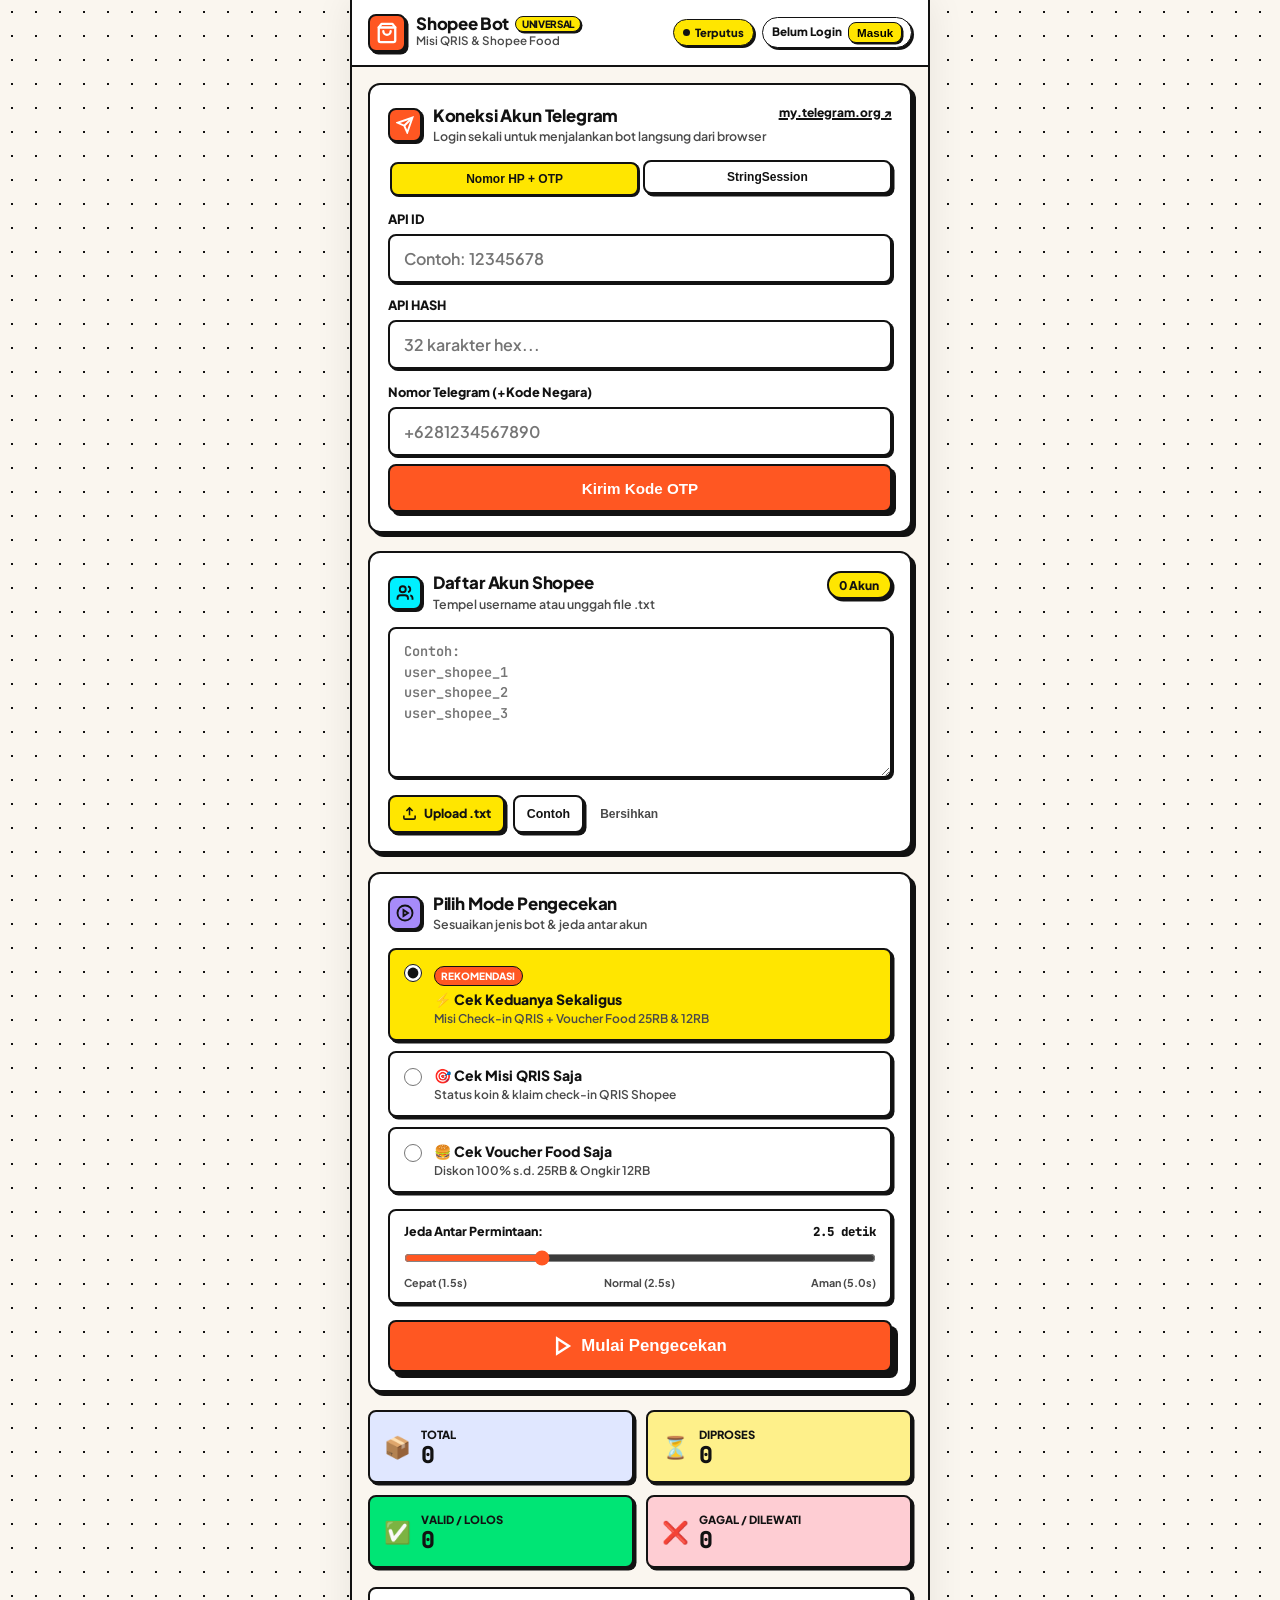
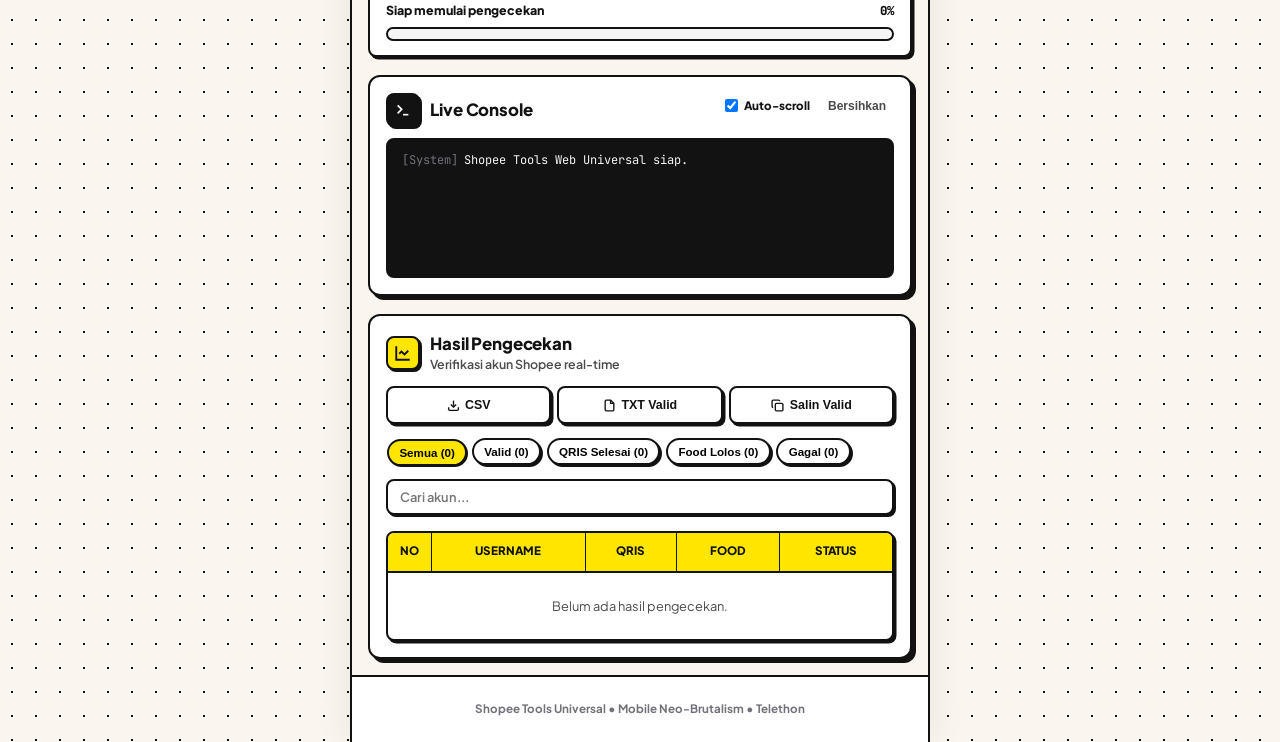
==== templates/index.html @ 56db9ba9 "Feat: Add Mobile Neo-Brutalism Web Dashboard and Render support" ====
<!DOCTYPE html>
<html lang="id">
<head>
  <meta charset="UTF-8">
  <meta name="viewport" content="width=device-width, initial-scale=1.0, maximum-scale=1.0, user-scalable=no">
  <title>Shopee Tools — Mobile Neo-Brutalism</title>
  <meta name="description" content="Dashboard Web Mobile Neo-Brutalism untuk Cek Misi QRIS & Voucher Shopee Food otomatis via Telegram.">
  <link rel="preconnect" href="https://fonts.googleapis.com">
  <link rel="preconnect" href="https://fonts.gstatic.com" crossorigin>
  <link href="https://fonts.googleapis.com/css2?family=Plus+Jakarta+Sans:wght@600;700;800;900&family=JetBrains+Mono:wght@600;700;800&display=swap" rel="stylesheet">
  <link rel="stylesheet" href="/static/css/style.css">
</head>
<body>

  <!-- Mobile App Centered Wrapper -->
  <div class="mobile-app-wrapper">

    <!-- Header Navigation -->
    <header class="app-header">
      <div class="header-container">
        <div class="brand">
          <div class="brand-logo">
            <svg width="22" height="22" viewBox="0 0 24 24" fill="none" stroke="currentColor" stroke-width="2.5" stroke-linecap="round" stroke-linejoin="round">
              <path d="M6 2 3 6v14a2 2 0 0 0 2 2h14a2 2 0 0 0 2-2V6l-3-4Z"></path>
              <path d="M3 6h18"></path>
              <path d="M16 10a4 4 0 0 1-8 0"></path>
            </svg>
          </div>
          <div class="brand-text">
            <h1>Shopee Bot <span class="badge-universal">UNIVERSAL</span></h1>
            <p class="subtitle">Misi QRIS & Shopee Food</p>
          </div>
        </div>

        <div class="header-actions">
          <!-- WebSocket Status Badge -->
          <div id="ws-status" class="status-pill status-offline">
            <span class="status-dot"></span>
            <span id="ws-status-text">Hubungkan...</span>
          </div>

          <!-- Telegram Auth Indicator -->
          <div id="auth-status-container" class="auth-pill unauthenticated">
            <span id="auth-status-label">Belum Login</span>
            <button id="btn-auth-toggle" class="btn-xs">Masuk</button>
          </div>
        </div>
      </div>
    </header>

    <!-- Main Content Flow -->
    <main class="main-content">

      <!-- Telegram Connected Banner (Jika sudah login) -->
      <section id="banner-connected" class="card connected-banner hidden">
        <div class="connected-content">
          <div class="user-avatar" id="user-avatar-text">TG</div>
          <div class="user-info">
            <div class="user-name-row">
              <span class="user-title" id="tg-user-name">Nama Akun</span>
              <span class="badge-success">Aktif</span>
            </div>
            <div class="user-details-row">
              <span id="tg-user-username">@username</span> • <span id="tg-user-phone">+628...</span>
            </div>
          </div>
        </div>
        <div class="connected-actions">
          <button id="btn-copy-session" class="btn-sm" title="Salin Cadangan Sesi String">
            <svg width="14" height="14" viewBox="0 0 24 24" fill="none" stroke="currentColor" stroke-width="2.5"><rect width="14" height="14" x="8" y="8" rx="2" ry="2"/><path d="M4 16c-1.1 0-2-.9-2-2V4c0-1.1.9-2 2-2h10c1.1 0 2 .9 2 2"/></svg>
            Cadangan Sesi
          </button>
          <button id="btn-logout" class="btn-sm btn-danger-outline">
            <svg width="14" height="14" viewBox="0 0 24 24" fill="none" stroke="currentColor" stroke-width="2.5"><path d="M9 21H5a2 2 0 0 1-2-2V5a2 2 0 0 1 2-2h4"/><polyline points="16 17 21 12 16 7"/><line x1="21" x2="9" y1="12" y2="12"/></svg>
            Keluar
          </button>
        </div>
      </section>

      <!-- Telegram Auth Section (Jika belum login) -->
      <section id="section-auth" class="card auth-card">
        <div class="card-header">
          <div class="card-title-group">
            <div class="icon-box icon-orange">
              <svg width="18" height="18" viewBox="0 0 24 24" fill="none" stroke="currentColor" stroke-width="2.5"><path d="m22 2-7 20-4-9-9-4Z"/><path d="M22 2 11 13"/></svg>
            </div>
            <div>
              <h2>Koneksi Akun Telegram</h2>
              <p class="card-desc">Login sekali untuk menjalankan bot langsung dari browser</p>
            </div>
          </div>
          <a href="https://my.telegram.org" target="_blank" rel="noopener noreferrer" class="link-help">
            my.telegram.org ↗
          </a>
        </div>

        <!-- Auth Tabs -->
        <div class="auth-tabs">
          <button class="tab-btn active" id="tab-login-btn">Nomor HP + OTP</button>
          <button class="tab-btn" id="tab-restore-btn">StringSession</button>
        </div>

        <!-- Tab 1: Form Login Standard -->
        <div id="tab-login-content" class="tab-pane active">
          <form id="form-send-otp" class="grid-form">
            <div class="form-group">
              <label for="input-api-id">API ID</label>
              <input type="number" id="input-api-id" placeholder="Contoh: 12345678" required>
            </div>
            <div class="form-group">
              <label for="input-api-hash">API HASH</label>
              <input type="text" id="input-api-hash" placeholder="32 karakter hex..." required>
            </div>
            <div class="form-group">
              <label for="input-phone">Nomor Telegram (+Kode Negara)</label>
              <div class="input-with-button">
                <input type="tel" id="input-phone" placeholder="+6281234567890" required>
                <button type="submit" id="btn-send-otp" class="btn btn-primary">
                  <span class="btn-text">Kirim Kode OTP</span>
                  <span class="spinner hidden"></span>
                </button>
              </div>
            </div>
          </form>

          <!-- Step 2: Input OTP & 2FA -->
          <div id="otp-container" class="otp-verification-box hidden">
            <div class="otp-header">
              <span class="otp-badge">Verifikasi OTP</span>
              <p id="otp-message-info">Masukkan kode OTP dari aplikasi Telegram:</p>
            </div>
            <form id="form-verify-otp" class="grid-form">
              <div class="form-group">
                <label for="input-otp">Kode OTP</label>
                <input type="text" id="input-otp" placeholder="12345" autocomplete="one-time-code" required>
              </div>
              <div class="form-group" id="group-2fa">
                <label for="input-2fa">Password 2FA (Jika ada)</label>
                <input type="password" id="input-2fa" placeholder="Password verifikasi 2 langkah">
              </div>
              <button type="submit" id="btn-verify-otp" class="btn btn-success">
                <span class="btn-text">Verifikasi & Masuk</span>
                <span class="spinner hidden"></span>
              </button>
            </form>
          </div>
        </div>

        <!-- Tab 2: Restore via StringSession -->
        <div id="tab-restore-content" class="tab-pane hidden">
          <form id="form-restore-session" class="grid-form">
            <div class="form-group">
              <label for="restore-api-id">API ID</label>
              <input type="number" id="restore-api-id" placeholder="12345678" required>
            </div>
            <div class="form-group">
              <label for="restore-api-hash">API HASH</label>
              <input type="text" id="restore-api-hash" placeholder="32 karakter hex" required>
            </div>
            <div class="form-group">
              <label for="restore-string">StringSession</label>
              <textarea id="restore-string" rows="3" placeholder="Tempel StringSession Telethon di sini..." required></textarea>
            </div>
            <button type="submit" id="btn-restore-session" class="btn btn-primary">
              <span class="btn-text">Pulihkan Sesi</span>
              <span class="spinner hidden"></span>
            </button>
          </form>
        </div>
      </section>

      <!-- Account Input Section -->
      <section class="card account-input-card">
        <div class="card-header">
          <div class="card-title-group">
            <div class="icon-box icon-cyan">
              <svg width="18" height="18" viewBox="0 0 24 24" fill="none" stroke="currentColor" stroke-width="2.5"><path d="M16 21v-2a4 4 0 0 0-4-4H6a4 4 0 0 0-4 4v2"/><circle cx="9" cy="7" r="4"/><path d="M22 21v-2a4 4 0 0 0-3-3.87"/><path d="M16 3.13a4 4 0 0 1 0 7.75"/></svg>
            </div>
            <div>
              <h3>Daftar Akun Shopee</h3>
              <p class="card-desc">Tempel username atau unggah file .txt</p>
            </div>
          </div>
          <span id="account-count-badge" class="count-badge">0 Akun</span>
        </div>

        <div class="textarea-wrapper">
          <textarea id="textarea-usernames" rows="6" placeholder="Contoh:&#10;user_shopee_1&#10;user_shopee_2&#10;user_shopee_3"></textarea>
        </div>

        <div class="input-actions-bar">
          <label class="btn-file-upload">
            <svg width="15" height="15" viewBox="0 0 24 24" fill="none" stroke="currentColor" stroke-width="2.5"><path d="M21 15v4a2 2 0 0 1-2 2H5a2 2 0 0 1-2-2v-4"/><polyline points="17 8 12 3 7 8"/><line x1="12" x2="12" y1="3" y2="15"/></svg>
            <span>Upload .txt</span>
            <input type="file" id="file-upload-input" accept=".txt" class="hidden">
          </label>
          <button id="btn-sample-data" class="btn-sm">Contoh</button>
          <button id="btn-clear-accounts" class="btn-ghost text-muted">Bersihkan</button>
        </div>
      </section>

      <!-- Mode & Delay Configuration -->
      <section class="card config-card">
        <div class="card-header">
          <div class="card-title-group">
            <div class="icon-box icon-purple">
              <svg width="18" height="18" viewBox="0 0 24 24" fill="none" stroke="currentColor" stroke-width="2.5"><circle cx="12" cy="12" r="10"/><polygon points="10 8 16 12 10 16 10 8"/></svg>
            </div>
            <div>
              <h3>Pilih Mode Pengecekan</h3>
              <p class="card-desc">Sesuaikan jenis bot & jeda antar akun</p>
            </div>
          </div>
        </div>

        <div class="mode-options-grid">
          <label class="mode-card" for="mode-both">
            <input type="radio" name="check-mode" id="mode-both" value="both" checked>
            <div class="mode-content">
              <div class="mode-badge">Rekomendasi</div>
              <div class="mode-title">⚡ Cek Keduanya Sekaligus</div>
              <div class="mode-desc">Misi Check-in QRIS + Voucher Food 25RB & 12RB</div>
            </div>
          </label>

          <label class="mode-card" for="mode-misi">
            <input type="radio" name="check-mode" id="mode-misi" value="misi">
            <div class="mode-content">
              <div class="mode-title">🎯 Cek Misi QRIS Saja</div>
              <div class="mode-desc">Status koin & klaim check-in QRIS Shopee</div>
            </div>
          </label>

          <label class="mode-card" for="mode-food">
            <input type="radio" name="check-mode" id="mode-food" value="food">
            <div class="mode-content">
              <div class="mode-title">🍔 Cek Voucher Food Saja</div>
              <div class="mode-desc">Diskon 100% s.d. 25RB & Ongkir 12RB</div>
            </div>
          </label>
        </div>

        <!-- Delay Setting Slider -->
        <div class="delay-setting-box">
          <div class="delay-header">
            <span>Jeda Antar Permintaan:</span>
            <span id="delay-value-label" class="font-mono">2.5 detik</span>
          </div>
          <input type="range" id="input-delay" min="1.5" max="5.0" step="0.5" value="2.5">
          <div class="delay-hints">
            <span>Cepat (1.5s)</span>
            <span>Normal (2.5s)</span>
            <span>Aman (5.0s)</span>
          </div>
        </div>

        <!-- Primary Actions -->
        <div class="primary-actions-group">
          <button id="btn-start-check" class="btn btn-action-start">
            <svg width="20" height="20" viewBox="0 0 24 24" fill="none" stroke="currentColor" stroke-width="3"><polygon points="5 3 19 12 5 21 5 3"/></svg>
            <span>Mulai Pengecekan</span>
          </button>
          <button id="btn-stop-check" class="btn btn-action-stop hidden">
            <svg width="20" height="20" viewBox="0 0 24 24" fill="none" stroke="currentColor" stroke-width="3"><rect width="16" height="16" x="4" y="4" rx="2"/></svg>
            <span>Hentikan</span>
          </button>
        </div>
      </section>

      <!-- Stats Overview 2x2 Grid -->
      <section class="stats-overview-grid">
        <div class="stat-card">
          <div class="stat-icon">📦</div>
          <div class="stat-info">
            <span class="stat-label">Total</span>
            <span id="stat-total" class="stat-value">0</span>
          </div>
        </div>
        <div class="stat-card">
          <div class="stat-icon">⏳</div>
          <div class="stat-info">
            <span class="stat-label">Diproses</span>
            <span id="stat-processed" class="stat-value">0</span>
          </div>
        </div>
        <div class="stat-card">
          <div class="stat-icon">✅</div>
          <div class="stat-info">
            <span class="stat-label">Valid / Lolos</span>
            <span id="stat-valid" class="stat-value">0</span>
          </div>
        </div>
        <div class="stat-card">
          <div class="stat-icon">❌</div>
          <div class="stat-info">
            <span class="stat-label">Gagal / Dilewati</span>
            <span id="stat-invalid" class="stat-value">0</span>
          </div>
        </div>
      </section>

      <!-- Progress Bar Realtime -->
      <div class="progress-bar-container">
        <div class="progress-meta">
          <span id="progress-status-text">Siap memulai pengecekan</span>
          <span id="progress-percent-text" class="font-mono">0%</span>
        </div>
        <div class="progress-track">
          <div id="progress-bar-fill" class="progress-fill" style="width: 0%;"></div>
        </div>
      </div>

      <!-- Live Console Box (Collapsible) -->
      <section class="card log-card">
        <div class="card-header log-header">
          <div class="card-title-group">
            <div class="icon-box icon-dark">
              <svg width="16" height="16" viewBox="0 0 24 24" fill="none" stroke="currentColor" stroke-width="2.5"><polyline points="4 17 10 11 4 5"/><line x1="12" x2="20" y1="19" y2="19"/></svg>
            </div>
            <div>
              <h4>Live Console</h4>
            </div>
          </div>
          <div class="log-actions">
            <label class="checkbox-label">
              <input type="checkbox" id="check-autoscroll" checked>
              <span>Auto-scroll</span>
            </label>
            <button id="btn-clear-log" class="btn-ghost text-muted">Bersihkan</button>
          </div>
        </div>
        <div id="log-box" class="console-box">
          <div class="log-entry log-system">
            <span class="log-time">[System]</span>
            <span class="log-msg">Shopee Tools Web Universal siap.</span>
          </div>
        </div>
      </section>

      <!-- Interactive Results Table -->
      <section class="card table-card">
        <div class="card-header table-header-flex">
          <div class="card-title-group">
            <div class="icon-box icon-yellow">
              <svg width="18" height="18" viewBox="0 0 24 24" fill="none" stroke="currentColor" stroke-width="2.5"><path d="M3 3v18h18"/><path d="m19 9-5 5-4-4-3 3"/></svg>
            </div>
            <div>
              <h3>Hasil Pengecekan</h3>
              <p class="card-desc">Verifikasi akun Shopee real-time</p>
            </div>
          </div>

          <div class="export-actions-bar">
            <button id="btn-export-csv" class="btn-sm">
              <svg width="13" height="13" viewBox="0 0 24 24" fill="none" stroke="currentColor" stroke-width="2.5"><path d="M21 15v4a2 2 0 0 1-2 2H5a2 2 0 0 1-2-2v-4"/><polyline points="7 10 12 15 17 10"/><line x1="12" x2="12" y1="15" y2="3"/></svg>
              CSV
            </button>
            <button id="btn-export-valid-txt" class="btn-sm">
              <svg width="13" height="13" viewBox="0 0 24 24" fill="none" stroke="currentColor" stroke-width="2.5"><path d="M14 2H6a2 2 0 0 0-2 2v16a2 2 0 0 0 2 2h12a2 2 0 0 0 2-2V8z"/><polyline points="14 2 14 8 20 8"/></svg>
              TXT Valid
            </button>
            <button id="btn-copy-valid" class="btn-sm btn-primary">
              <svg width="13" height="13" viewBox="0 0 24 24" fill="none" stroke="currentColor" stroke-width="2.5"><rect width="14" height="14" x="8" y="8" rx="2" ry="2"/><path d="M4 16c-1.1 0-2-.9-2-2V4c0-1.1.9-2 2-2h10c1.1 0 2 .9 2 2"/></svg>
              Salin Valid
            </button>
          </div>
        </div>

        <div class="table-toolbar">
          <div class="filter-pills">
            <button class="pill active" data-filter="all">Semua (<span id="count-all">0</span>)</button>
            <button class="pill" data-filter="valid">Valid (<span id="count-valid">0</span>)</button>
            <button class="pill" data-filter="qris-done">QRIS Selesai (<span id="count-qris">0</span>)</button>
            <button class="pill" data-filter="food-ok">Food Lolos (<span id="count-food">0</span>)</button>
            <button class="pill" data-filter="failed">Gagal (<span id="count-failed">0</span>)</button>
          </div>
          <div class="search-box">
            <input type="text" id="input-search-table" placeholder="Cari akun...">
          </div>
        </div>

        <div class="table-responsive">
          <table class="data-table" id="results-table">
            <thead>
              <tr>
                <th width="40">No</th>
                <th>Username</th>
                <th>QRIS</th>
                <th>Food</th>
                <th>Status</th>
              </tr>
            </thead>
            <tbody id="table-body">
              <tr class="empty-row" id="row-empty">
                <td colspan="5" class="text-center text-muted" style="padding: 1.5rem 0.5rem;">
                  Belum ada hasil pengecekan.
                </td>
              </tr>
            </tbody>
          </table>
        </div>
      </section>

    </main>

    <!-- Modal Backup String Session -->
    <div id="modal-session" class="modal-overlay hidden">
      <div class="modal-card">
        <div class="modal-header">
          <h3>Cadangan StringSession</h3>
          <button id="modal-session-close" class="btn-close">&times;</button>
        </div>
        <div class="modal-body">
          <p class="modal-desc">
            Simpan StringSession ini untuk login instan di perangkat lain tanpa perlu minta OTP lagi:
          </p>
          <textarea id="modal-session-text" rows="5" readonly class="font-mono text-xs"></textarea>
        </div>
        <div class="modal-footer">
          <button id="btn-copy-modal-session" class="btn btn-primary" style="width: 100%;">Salin ke Clipboard</button>
        </div>
      </div>
    </div>

    <!-- Notification Toast Container -->
    <div id="toast-container" class="toast-container"></div>

    <!-- Mobile Footer -->
    <footer class="app-footer">
      <p>Shopee Tools Universal &bull; Mobile Neo-Brutalism &bull; Telethon</p>
    </footer>

  </div>

  <script src="/static/js/app.js"></script>
</body>
</html>
---- static/css/style.css ----
/* =====================================================================
   SHOPEE TOOLS UNIVERSAL — AUTHENTIC NEO-BRUTALISM DESIGN SYSTEM
   Mobile-First & Fully Responsive Web App
   ===================================================================== */

:root {
  /* Neo-Brutalism Color Palette */
  --bg-page: #FAF6EF;
  --bg-card: #FFFFFF;
  --text-dark: #121212;
  --text-muted: #4A4A4A;
  --text-subtle: #71717A;

  /* Pop Vibrant Accents */
  --neo-orange: #FF5722;
  --neo-yellow: #FFE600;
  --neo-cyan: #00F0FF;
  --neo-green: #10B981;
  --neo-green-bright: #00E575;
  --neo-pink: #FF4D6D;
  --neo-purple: #A78BFA;
  --neo-blue: #38BDF8;

  /* Structural Neo-Brutalism Tokens */
  --border-thick: 2.5px solid #121212;
  --border-thick-sm: 2px solid #121212;
  --shadow-neo: 4px 4px 0px #121212;
  --shadow-neo-lg: 6px 6px 0px #121212;
  --shadow-neo-sm: 2.5px 2.5px 0px #121212;
  --shadow-neo-pressed: 1px 1px 0px #121212;

  --radius-neo: 12px;
  --radius-sm: 8px;
  --radius-pill: 999px;

  --font-main: 'Plus Jakarta Sans', -apple-system, BlinkMacSystemFont, sans-serif;
  --font-mono: 'JetBrains Mono', monospace;
}

* {
  margin: 0;
  padding: 0;
  box-sizing: border-box;
  -webkit-tap-highlight-color: transparent;
}

body {
  font-family: var(--font-main);
  background-color: var(--bg-page);
  /* Retro dot-grid pattern */
  background-image: radial-gradient(#121212 1.2px, transparent 1.2px);
  background-size: 24px 24px;
  background-position: 0 0;
  color: var(--text-dark);
  min-height: 100vh;
  line-height: 1.45;
  display: flex;
  flex-direction: column;
  align-items: center;
}

/* Mobile-Centric Container */
.mobile-app-wrapper {
  width: 100%;
  max-width: 580px;
  min-height: 100vh;
  background-color: var(--bg-page);
  border-left: var(--border-thick);
  border-right: var(--border-thick);
  display: flex;
  flex-direction: column;
  position: relative;
  box-shadow: 0 0 35px rgba(0, 0, 0, 0.08);
}

@media (max-width: 600px) {
  .mobile-app-wrapper {
    border-left: none;
    border-right: none;
    max-width: 100%;
  }
}

/* =====================================================================
   HEADER & NAVBAR
   ===================================================================== */
.app-header {
  position: sticky;
  top: 0;
  z-index: 100;
  background-color: #FFFFFF;
  border-bottom: var(--border-thick);
  padding: 0.85rem 1rem;
}

.header-container {
  display: flex;
  align-items: center;
  justify-content: space-between;
  gap: 0.75rem;
}

.brand {
  display: flex;
  align-items: center;
  gap: 0.65rem;
}

.brand-logo {
  width: 38px;
  height: 38px;
  background-color: var(--neo-orange);
  border: var(--border-thick-sm);
  border-radius: var(--radius-sm);
  box-shadow: var(--shadow-neo-sm);
  display: flex;
  align-items: center;
  justify-content: center;
  color: #FFFFFF;
  flex-shrink: 0;
}

.brand-text h1 {
  font-size: 1.05rem;
  font-weight: 800;
  letter-spacing: -0.02em;
  line-height: 1.1;
  display: flex;
  align-items: center;
  gap: 0.35rem;
}

.badge-universal {
  font-size: 0.625rem;
  font-weight: 800;
  padding: 0.1rem 0.4rem;
  background-color: var(--neo-yellow);
  color: var(--text-dark);
  border: 1.5px solid #121212;
  border-radius: var(--radius-pill);
  box-shadow: 1.5px 1.5px 0px #121212;
}

.subtitle {
  font-size: 0.725rem;
  font-weight: 600;
  color: var(--text-muted);
}

.header-actions {
  display: flex;
  align-items: center;
  gap: 0.5rem;
}

.status-pill {
  display: inline-flex;
  align-items: center;
  gap: 0.35rem;
  padding: 0.25rem 0.55rem;
  border: 1.8px solid #121212;
  border-radius: var(--radius-pill);
  font-size: 0.7rem;
  font-weight: 800;
  box-shadow: 2px 2px 0px #121212;
}
.status-online {
  background-color: var(--neo-green-bright);
}
.status-offline {
  background-color: var(--neo-yellow);
}
.status-dot {
  width: 7px;
  height: 7px;
  border-radius: 50%;
  background: #121212;
}

.auth-pill {
  display: inline-flex;
  align-items: center;
  gap: 0.4rem;
  padding: 0.25rem 0.55rem;
  border: 1.8px solid #121212;
  border-radius: var(--radius-pill);
  font-size: 0.725rem;
  font-weight: 800;
  background-color: #FFFFFF;
  box-shadow: 2px 2px 0px #121212;
}
.auth-pill.authenticated {
  background-color: var(--neo-cyan);
}

/* =====================================================================
   MAIN CONTENT & NEO-BRUTALIST CARDS
   ===================================================================== */
.main-content {
  padding: 1rem;
  display: flex;
  flex-direction: column;
  gap: 1.15rem;
  flex: 1;
}

.card {
  background-color: var(--bg-card);
  border: var(--border-thick);
  border-radius: var(--radius-neo);
  box-shadow: var(--shadow-neo);
  padding: 1.15rem;
}

.card-header {
  display: flex;
  align-items: flex-start;
  justify-content: space-between;
  margin-bottom: 0.85rem;
  gap: 0.5rem;
}

.card-title-group {
  display: flex;
  align-items: center;
  gap: 0.65rem;
}

.card-title-group h2,
.card-title-group h3,
.card-title-group h4 {
  font-size: 1.05rem;
  font-weight: 800;
  letter-spacing: -0.01em;
  color: var(--text-dark);
}

.card-desc {
  font-size: 0.775rem;
  color: var(--text-muted);
  font-weight: 600;
}

.icon-box {
  width: 34px;
  height: 34px;
  border: 2px solid #121212;
  border-radius: var(--radius-sm);
  display: flex;
  align-items: center;
  justify-content: center;
  box-shadow: 2px 2px 0px #121212;
  flex-shrink: 0;
}
.icon-orange { background-color: var(--neo-orange); color: #FFF; }
.icon-cyan   { background-color: var(--neo-cyan); color: #121212; }
.icon-purple { background-color: var(--neo-purple); color: #121212; }
.icon-yellow { background-color: var(--neo-yellow); color: #121212; }
.icon-dark   { background-color: #121212; color: #FFF; }

.link-help {
  font-size: 0.75rem;
  font-weight: 800;
  color: var(--text-dark);
  text-decoration: underline;
  text-decoration-thickness: 1.5px;
}

/* Connected Telegram Banner */
.connected-banner {
  background-color: var(--neo-cyan);
  display: flex;
  flex-direction: column;
  gap: 0.85rem;
}
.connected-content {
  display: flex;
  align-items: center;
  gap: 0.75rem;
}
.user-avatar {
  width: 44px;
  height: 44px;
  background-color: #FFFFFF;
  border: var(--border-thick-sm);
  border-radius: var(--radius-pill);
  box-shadow: var(--shadow-neo-sm);
  display: flex;
  align-items: center;
  justify-content: center;
  font-weight: 900;
  font-size: 1rem;
}
.user-title {
  font-weight: 800;
  font-size: 0.95rem;
}
.badge-success {
  font-size: 0.65rem;
  font-weight: 800;
  padding: 0.15rem 0.5rem;
  background-color: var(--neo-green-bright);
  border: 1.5px solid #121212;
  border-radius: var(--radius-pill);
  box-shadow: 1.5px 1.5px 0px #121212;
}
.user-details-row {
  font-size: 0.775rem;
  font-weight: 700;
  color: #121212;
}
.connected-actions {
  display: flex;
  gap: 0.5rem;
}
.connected-actions .btn-sm {
  flex: 1;
}

/* =====================================================================
   AUTH TABS & FORM CONTROLS
   ===================================================================== */
.auth-tabs {
  display: flex;
  gap: 0.4rem;
  margin-bottom: 1rem;
}
.tab-btn {
  flex: 1;
  background-color: #FFFFFF;
  border: var(--border-thick-sm);
  border-radius: var(--radius-sm);
  padding: 0.5rem 0.5rem;
  font-size: 0.75rem;
  font-weight: 800;
  color: var(--text-dark);
  cursor: pointer;
  box-shadow: var(--shadow-neo-sm);
  transition: all 0.1s ease;
}
.tab-btn.active {
  background-color: var(--neo-yellow);
  transform: translate(2px, 2px);
  box-shadow: var(--shadow-neo-pressed);
}

.grid-form {
  display: flex;
  flex-direction: column;
  gap: 0.85rem;
}
.form-group {
  display: flex;
  flex-direction: column;
  gap: 0.35rem;
}
.form-group label {
  font-size: 0.8rem;
  font-weight: 800;
  color: var(--text-dark);
}

input[type="text"],
input[type="number"],
input[type="tel"],
input[type="password"],
textarea {
  width: 100%;
  padding: 0.75rem 0.85rem;
  background-color: #FFFFFF;
  border: var(--border-thick-sm);
  border-radius: var(--radius-sm);
  color: var(--text-dark);
  font-family: inherit;
  font-size: 16px; /* 16px prevents iOS automatic zoom */
  font-weight: 600;
  box-shadow: 2px 2px 0px #121212;
  transition: all 0.1s ease;
}
input:focus,
textarea:focus {
  outline: none;
  background-color: #FFFDF0;
  box-shadow: 3px 3px 0px #121212;
}
.input-with-button {
  display: flex;
  flex-direction: column;
  gap: 0.5rem;
}

/* OTP Box */
.otp-verification-box {
  margin-top: 1rem;
  padding: 1rem;
  background-color: var(--neo-yellow);
  border: var(--border-thick);
  border-radius: var(--radius-neo);
  box-shadow: var(--shadow-neo);
}
.otp-badge {
  font-size: 0.75rem;
  font-weight: 900;
  text-transform: uppercase;
  background-color: #FFFFFF;
  border: 1.5px solid #121212;
  padding: 0.15rem 0.5rem;
  border-radius: var(--radius-pill);
  box-shadow: 1.5px 1.5px 0px #121212;
}
.otp-header p {
  font-size: 0.8rem;
  font-weight: 700;
  margin-top: 0.4rem;
}

/* =====================================================================
   BUTTONS (CHUNKY TACTILE NEO-BRUTALIST)
   ===================================================================== */
.btn {
  display: inline-flex;
  align-items: center;
  justify-content: center;
  gap: 0.5rem;
  padding: 0.85rem 1.25rem;
  font-size: 0.95rem;
  font-weight: 800;
  border: var(--border-thick);
  border-radius: var(--radius-sm);
  box-shadow: var(--shadow-neo);
  cursor: pointer;
  color: #121212;
  transition: transform 0.08s ease, box-shadow 0.08s ease;
  min-height: 48px;
}
.btn:hover {
  transform: translate(2px, 2px);
  box-shadow: var(--shadow-neo-pressed);
}
.btn:active {
  transform: translate(3px, 3px);
  box-shadow: 0px 0px 0px #121212;
}

.btn-primary {
  background-color: var(--neo-orange);
  color: #FFFFFF;
}
.btn-success {
  background-color: var(--neo-green-bright);
}
.btn-action-start {
  width: 100%;
  background-color: var(--neo-orange);
  color: #FFFFFF;
  font-size: 1.05rem;
  box-shadow: var(--shadow-neo-lg);
}
.btn-action-stop {
  width: 100%;
  background-color: var(--neo-pink);
  color: #FFFFFF;
  font-size: 1.05rem;
  box-shadow: var(--shadow-neo-lg);
}

.btn-sm {
  display: inline-flex;
  align-items: center;
  justify-content: center;
  gap: 0.35rem;
  padding: 0.45rem 0.75rem;
  font-size: 0.775rem;
  font-weight: 800;
  border: var(--border-thick-sm);
  border-radius: var(--radius-sm);
  background-color: #FFFFFF;
  color: var(--text-dark);
  box-shadow: var(--shadow-neo-sm);
  cursor: pointer;
  transition: all 0.08s ease;
  min-height: 38px;
}
.btn-sm:hover, .btn-sm:active {
  transform: translate(1.5px, 1.5px);
  box-shadow: var(--shadow-neo-pressed);
}
.btn-xs {
  padding: 0.2rem 0.5rem;
  font-size: 0.725rem;
  font-weight: 800;
  border: 1.5px solid #121212;
  border-radius: var(--radius-sm);
  background-color: var(--neo-yellow);
  box-shadow: 1.5px 1.5px 0px #121212;
  cursor: pointer;
}
.btn-danger-outline {
  background-color: #FFE4E6;
  color: #9F1239;
}
.btn-ghost {
  background: transparent;
  border: none;
  font-size: 0.75rem;
  font-weight: 800;
  cursor: pointer;
  padding: 0.35rem 0.5rem;
}
.btn-ghost:hover {
  text-decoration: underline;
}

/* =====================================================================
   ACCOUNT INPUT & ACTIONS
   ===================================================================== */
.count-badge {
  font-size: 0.75rem;
  font-weight: 900;
  padding: 0.2rem 0.65rem;
  background-color: var(--neo-yellow);
  border: var(--border-thick-sm);
  border-radius: var(--radius-pill);
  box-shadow: var(--shadow-neo-sm);
}

.textarea-wrapper textarea {
  font-family: var(--font-mono);
  font-size: 0.85rem;
  line-height: 1.5;
  resize: vertical;
}

.input-actions-bar {
  display: flex;
  align-items: center;
  gap: 0.5rem;
  margin-top: 0.75rem;
  flex-wrap: wrap;
}
.btn-file-upload {
  display: inline-flex;
  align-items: center;
  gap: 0.4rem;
  padding: 0.45rem 0.75rem;
  font-size: 0.775rem;
  font-weight: 800;
  border: var(--border-thick-sm);
  border-radius: var(--radius-sm);
  background-color: var(--neo-yellow);
  color: var(--text-dark);
  box-shadow: var(--shadow-neo-sm);
  cursor: pointer;
  min-height: 38px;
}
.btn-file-upload:hover {
  transform: translate(1.5px, 1.5px);
  box-shadow: var(--shadow-neo-pressed);
}

/* =====================================================================
   MODE SELECTION (CHUNKY NEO CARDS)
   ===================================================================== */
.mode-options-grid {
  display: flex;
  flex-direction: column;
  gap: 0.65rem;
  margin-bottom: 1rem;
}
.mode-card {
  display: flex;
  align-items: flex-start;
  gap: 0.75rem;
  padding: 0.75rem 0.85rem;
  background-color: #FFFFFF;
  border: var(--border-thick-sm);
  border-radius: var(--radius-sm);
  box-shadow: var(--shadow-neo-sm);
  cursor: pointer;
  transition: all 0.08s ease;
}
.mode-card:hover {
  transform: translate(1.5px, 1.5px);
  box-shadow: var(--shadow-neo-pressed);
}
.mode-card input[type="radio"] {
  width: 18px;
  height: 18px;
  margin-top: 0.15rem;
  accent-color: #121212;
}
.mode-card:has(input[type="radio"]:checked) {
  background-color: var(--neo-yellow);
  border-width: 2.5px;
}
.mode-badge {
  display: inline-block;
  font-size: 0.625rem;
  font-weight: 900;
  text-transform: uppercase;
  background-color: var(--neo-orange);
  color: #FFFFFF;
  padding: 0.1rem 0.4rem;
  border: 1px solid #121212;
  border-radius: var(--radius-pill);
  margin-bottom: 0.2rem;
}
.mode-title {
  font-size: 0.875rem;
  font-weight: 800;
}
.mode-desc {
  font-size: 0.75rem;
  color: var(--text-muted);
  font-weight: 600;
}

/* Delay Setting Box */
.delay-setting-box {
  background-color: #FFFFFF;
  border: var(--border-thick-sm);
  border-radius: var(--radius-sm);
  box-shadow: var(--shadow-neo-sm);
  padding: 0.75rem 0.85rem;
  margin-bottom: 1rem;
}
.delay-header {
  display: flex;
  justify-content: space-between;
  font-size: 0.775rem;
  font-weight: 800;
  margin-bottom: 0.4rem;
}
input[type="range"] {
  width: 100%;
  accent-color: var(--neo-orange);
}
.delay-hints {
  display: flex;
  justify-content: space-between;
  font-size: 0.675rem;
  font-weight: 700;
  color: var(--text-muted);
  margin-top: 0.25rem;
}

/* =====================================================================
   STATS OVERVIEW (2x2 MOBILE GRID)
   ===================================================================== */
.stats-overview-grid {
  display: grid;
  grid-template-columns: repeat(2, 1fr);
  gap: 0.75rem;
}
.stat-card {
  border: var(--border-thick);
  border-radius: var(--radius-sm);
  box-shadow: var(--shadow-neo-sm);
  padding: 0.85rem;
  display: flex;
  align-items: center;
  gap: 0.65rem;
}
.stat-card:nth-child(1) { background-color: #E0E7FF; } /* Indigo */
.stat-card:nth-child(2) { background-color: #FEF08A; } /* Yellow */
.stat-card:nth-child(3) { background-color: var(--neo-green-bright); } /* Green */
.stat-card:nth-child(4) { background-color: #FECDD3; } /* Pink */

.stat-icon {
  font-size: 1.35rem;
}
.stat-info {
  display: flex;
  flex-direction: column;
}
.stat-label {
  font-size: 0.7rem;
  font-weight: 800;
  text-transform: uppercase;
  color: var(--text-dark);
}
.stat-value {
  font-size: 1.45rem;
  font-weight: 900;
  font-family: var(--font-mono);
  line-height: 1.1;
}

/* Progress Bar */
.progress-bar-container {
  background-color: #FFFFFF;
  border: var(--border-thick);
  border-radius: var(--radius-sm);
  box-shadow: var(--shadow-neo-sm);
  padding: 0.85rem 1rem;
}
.progress-meta {
  display: flex;
  justify-content: space-between;
  font-size: 0.775rem;
  font-weight: 800;
  margin-bottom: 0.45rem;
}
.progress-track {
  width: 100%;
  height: 14px;
  background-color: #F4F4F5;
  border: 2px solid #121212;
  border-radius: var(--radius-pill);
  overflow: hidden;
}
.progress-fill {
  height: 100%;
  background-color: var(--neo-orange);
  transition: width 0.25s ease;
}

/* =====================================================================
   LIVE CONSOLE BOX
   ===================================================================== */
.log-card {
  padding: 1rem;
}
.log-header {
  margin-bottom: 0.65rem;
}
.log-actions {
  display: flex;
  align-items: center;
  gap: 0.65rem;
}
.checkbox-label {
  display: flex;
  align-items: center;
  gap: 0.35rem;
  font-size: 0.725rem;
  font-weight: 800;
  cursor: pointer;
}
.console-box {
  background-color: #121212;
  border: 2px solid #121212;
  border-radius: var(--radius-sm);
  padding: 0.75rem 0.85rem;
  height: 140px;
  overflow-y: auto;
  font-family: var(--font-mono);
  font-size: 0.75rem;
  display: flex;
  flex-direction: column;
  gap: 0.3rem;
  color: #F4F4F5;
}
.log-entry {
  display: flex;
  gap: 0.4rem;
  line-height: 1.35;
}
.log-time {
  color: #71717A;
  flex-shrink: 0;
}
.log-msg {
  word-break: break-word;
}
.log-info .log-msg { color: #38BDF8; }
.log-success .log-msg { color: #4ADE80; font-weight: 700; }
.log-warning .log-msg { color: #FACC15; }
.log-error .log-msg { color: #F87171; font-weight: 700; }

/* =====================================================================
   TABLE & RESULTS (MOBILE FIRST ADAPTATION)
   ===================================================================== */
.table-card {
  padding: 1rem;
}
.table-header-flex {
  flex-direction: column;
  align-items: flex-start;
  gap: 0.75rem;
}
.export-actions-bar {
  display: flex;
  width: 100%;
  gap: 0.4rem;
  flex-wrap: wrap;
}
.export-actions-bar .btn-sm {
  flex: 1;
  min-width: 110px;
}

.table-toolbar {
  display: flex;
  flex-direction: column;
  gap: 0.65rem;
  margin-bottom: 1rem;
}
.filter-pills {
  display: flex;
  gap: 0.35rem;
  overflow-x: auto;
  padding-bottom: 0.25rem;
}
.pill {
  background-color: #FFFFFF;
  border: var(--border-thick-sm);
  border-radius: var(--radius-pill);
  padding: 0.3rem 0.65rem;
  font-size: 0.725rem;
  font-weight: 800;
  box-shadow: 2px 2px 0px #121212;
  cursor: pointer;
  white-space: nowrap;
}
.pill.active {
  background-color: var(--neo-yellow);
  transform: translate(1px, 1px);
  box-shadow: 1px 1px 0px #121212;
}
.search-box input {
  padding: 0.5rem 0.75rem;
  font-size: 0.8rem;
}

.table-responsive {
  width: 100%;
  overflow-x: auto;
  border: var(--border-thick-sm);
  border-radius: var(--radius-sm);
  box-shadow: var(--shadow-neo-sm);
  background-color: #FFFFFF;
}
.data-table {
  width: 100%;
  border-collapse: collapse;
  font-size: 0.8rem;
}
.data-table thead {
  background-color: var(--neo-yellow);
  border-bottom: 2px solid #121212;
}
.data-table th {
  padding: 0.65rem 0.75rem;
  font-weight: 900;
  font-size: 0.725rem;
  text-transform: uppercase;
  color: #121212;
  border-right: 1.5px solid #121212;
}
.data-table td {
  padding: 0.65rem 0.75rem;
  border-bottom: 1.5px solid #121212;
  border-right: 1.5px solid #121212;
}
.data-table tr:last-child td {
  border-bottom: none;
}
.data-table th:last-child,
.data-table td:last-child {
  border-right: none;
}

/* Badges */
.badge-status {
  display: inline-block;
  padding: 0.15rem 0.5rem;
  border: 1.5px solid #121212;
  border-radius: var(--radius-pill);
  font-size: 0.675rem;
  font-weight: 900;
  box-shadow: 1px 1px 0px #121212;
}
.badge-valid { background-color: var(--neo-green-bright); }
.badge-invalid { background-color: #E4E4E7; }
.badge-partial { background-color: var(--neo-yellow); }
.badge-error { background-color: var(--neo-pink); color: #FFFFFF; }

/* Modal */
.modal-overlay {
  position: fixed;
  inset: 0;
  background: rgba(0, 0, 0, 0.6);
  z-index: 200;
  display: flex;
  align-items: center;
  justify-content: center;
  padding: 1rem;
}
.modal-card {
  background-color: #FFFFFF;
  border: var(--border-thick);
  border-radius: var(--radius-neo);
  box-shadow: var(--shadow-neo-lg);
  width: 100%;
  max-width: 440px;
  padding: 1.25rem;
}
.modal-header {
  display: flex;
  align-items: center;
  justify-content: space-between;
  margin-bottom: 0.85rem;
}
.btn-close {
  background: none;
  border: none;
  font-size: 1.5rem;
  font-weight: 900;
  cursor: pointer;
}
.modal-desc {
  font-size: 0.775rem;
  font-weight: 600;
  color: var(--text-muted);
  margin-bottom: 0.65rem;
}

/* Toasts */
.toast-container {
  position: fixed;
  bottom: 1rem;
  left: 1rem;
  right: 1rem;
  z-index: 300;
  display: flex;
  flex-direction: column;
  gap: 0.5rem;
  pointer-events: none;
}
.toast {
  pointer-events: auto;
  padding: 0.75rem 1rem;
  background-color: #FFFFFF;
  border: var(--border-thick);
  border-radius: var(--radius-sm);
  box-shadow: var(--shadow-neo);
  font-size: 0.825rem;
  font-weight: 800;
  display: flex;
  align-items: center;
  gap: 0.65rem;
}
.toast-success { background-color: var(--neo-green-bright); }
.toast-error   { background-color: var(--neo-pink); color: #FFF; }
.toast-warning { background-color: var(--neo-yellow); }

.hidden { display: none !important; }
.font-mono { font-family: var(--font-mono); }
.text-center { text-align: center; }
.text-muted { color: var(--text-muted); }

.spinner {
  width: 14px;
  height: 14px;
  border: 2.5px solid #121212;
  border-top-color: transparent;
  border-radius: 50%;
  animation: spin 0.6s linear infinite;
}
@keyframes spin {
  to { transform: rotate(360deg); }
}

/* Footer */
.app-footer {
  text-align: center;
  padding: 1.5rem 1rem;
  font-size: 0.725rem;
  font-weight: 700;
  color: var(--text-subtle);
  border-top: var(--border-thick);
  background-color: #FFFFFF;
}
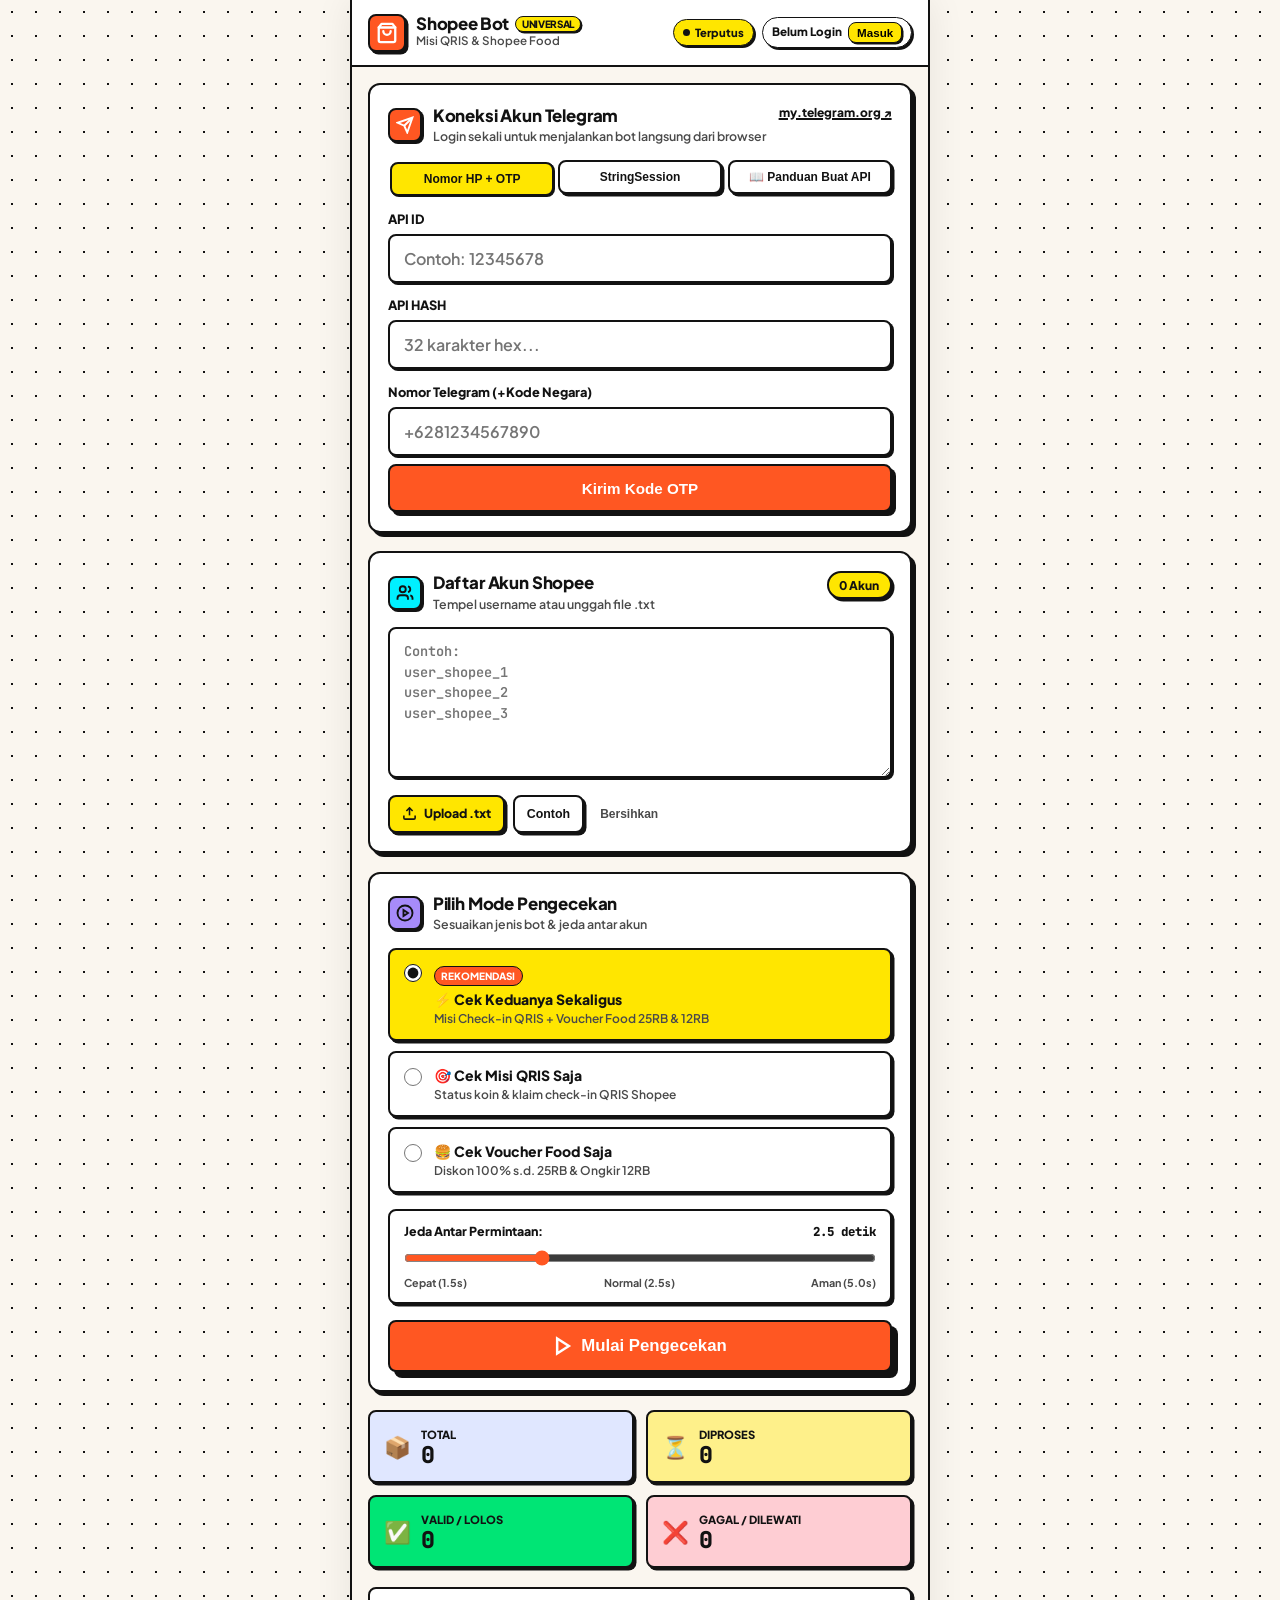
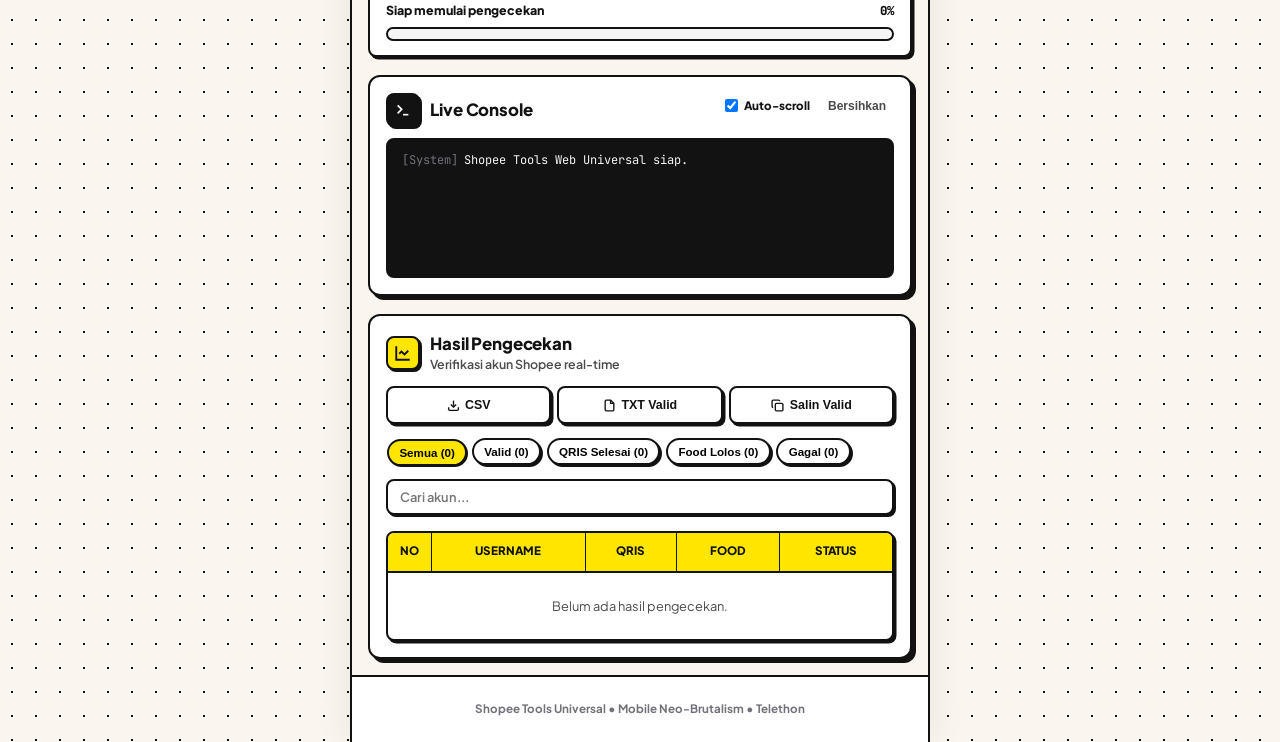
==== commit 0b5f0b44: "Feat: Add dedicated Indonesian Telegram API guide tab with visual card art and steppers" ====
--- a/templates/index.html
+++ b/templates/index.html
@@ -98,6 +98,7 @@
         <div class="auth-tabs">
           <button class="tab-btn active" id="tab-login-btn">Nomor HP + OTP</button>
           <button class="tab-btn" id="tab-restore-btn">StringSession</button>
+          <button class="tab-btn" id="tab-guide-btn">📖 Panduan Buat API</button>
         </div>
 
         <!-- Tab 1: Form Login Standard -->
@@ -166,6 +167,130 @@
               <span class="spinner hidden"></span>
             </button>
           </form>
+        </div>
+
+        <!-- Tab 3: Panduan Buat API ID & Hash (Bahasa Indonesia & Skema Gambar) -->
+        <div id="tab-guide-content" class="tab-pane hidden">
+          <div class="guide-container">
+            <div class="guide-intro-banner">
+              <span class="guide-intro-badge">100% GRATIS & DARI TELEGRAM RESMI</span>
+              <p class="guide-intro-text">
+                <strong>API ID & API HASH</strong> adalah kunci resmi dari Telegram agar script ini bisa berjalan atas nama akun Anda sendiri secara aman. Anda hanya perlu membuatnya <strong>sekali seumur hidup</strong>!
+              </p>
+            </div>
+
+            <!-- Stepper Schema Cards -->
+            <div class="stepper-cards-grid">
+              
+              <!-- Langkah 1 -->
+              <div class="step-card step-card-yellow">
+                <div class="step-card-header">
+                  <span class="step-number">LANGKAH 1</span>
+                  <h4>Buka Situs Resmi Telegram Core</h4>
+                </div>
+                <p class="step-text">Buka browser HP / laptop Anda dan kunjungi situs resmi Telegram:</p>
+                <a href="https://my.telegram.org" target="_blank" rel="noopener noreferrer" class="btn-action-link">
+                  🌐 Buka my.telegram.org ↗
+                </a>
+              </div>
+
+              <!-- Langkah 2 -->
+              <div class="step-card step-card-cyan">
+                <div class="step-card-header">
+                  <span class="step-number">LANGKAH 2</span>
+                  <h4>Masukkan Nomor HP & Kode Login</h4>
+                </div>
+                <p class="step-text">
+                  1. Masukkan nomor HP Telegram dengan awalan <code>+62...</code> lalu klik <strong>Next</strong>.<br>
+                  2. Buka <strong>aplikasi Telegram</strong> Anda, salin kode konfirmasi web dari Telegram.<br>
+                  3. Tempelkan kode ke kolom <strong>Confirmation code</strong> lalu klik <strong>Sign In</strong>.
+                </p>
+                <div class="card-art-box">
+                  <div class="art-titlebar">📱 Gambaran Formulir Login my.telegram.org</div>
+                  <div class="art-body">
+                    <div class="art-line">📞 Your Phone: <span class="art-input-mock">+6281234567890</span></div>
+                    <div class="art-line">🔑 Web Code: <span class="art-input-mock">a1B2c3D4e</span> <span class="art-pill">Cek App Telegram</span></div>
+                    <div class="art-btn-mock">[ Sign In ]</div>
+                  </div>
+                </div>
+              </div>
+
+              <!-- Langkah 3 -->
+              <div class="step-card step-card-purple">
+                <div class="step-card-header">
+                  <span class="step-number">LANGKAH 3</span>
+                  <h4>Pilih Menu "API development tools"</h4>
+                </div>
+                <p class="step-text">
+                  Setelah berhasil masuk, klik menu paling atas yang bertuliskan:
+                </p>
+                <div class="card-art-box">
+                  <div class="art-body">
+                    <div class="art-menu-item active-menu">👉 <strong>API development tools</strong></div>
+                    <div class="art-menu-item">Delete account</div>
+                    <div class="art-menu-item">Log out</div>
+                  </div>
+                </div>
+              </div>
+
+              <!-- Langkah 4 -->
+              <div class="step-card step-card-green">
+                <div class="step-card-header">
+                  <span class="step-number">LANGKAH 4</span>
+                  <h4>Isi Formulir Aplikasi Singkat</h4>
+                </div>
+                <p class="step-text">
+                  Isi data aplikasi (bebas, tidak harus nama asli):
+                </p>
+                <div class="card-art-box">
+                  <div class="art-body">
+                    <div class="art-line">🏷️ <strong>App title:</strong> <span class="art-input-mock">Shopee Tools</span></div>
+                    <div class="art-line">🏷️ <strong>Short name:</strong> <span class="art-input-mock">shptools</span></div>
+                    <div class="art-line">📱 <strong>Platform:</strong> <span class="art-input-mock">Web</span></div>
+                    <div class="art-btn-mock btn-green">[ Create application ]</div>
+                  </div>
+                </div>
+              </div>
+
+              <!-- Langkah 5 -->
+              <div class="step-card step-card-orange">
+                <div class="step-card-header">
+                  <span class="step-number">LANGKAH 5</span>
+                  <h4>🎉 Selesai! Salin API ID & API HASH Anda</h4>
+                </div>
+                <p class="step-text">
+                  Telegram akan langsung menampilkan informasi kunci API Anda persis seperti skema di bawah ini:
+                </p>
+                <div class="card-art-box art-box-highlight">
+                  <div class="art-titlebar">✨ Hasil Jadi di Layar my.telegram.org</div>
+                  <div class="art-body font-mono">
+                    <div class="art-data-row">
+                      <span class="art-label">App api_id:</span>
+                      <span class="art-val-id">12345678</span>
+                      <span class="art-badge-salin">Salin angka ini</span>
+                    </div>
+                    <div class="art-data-row">
+                      <span class="art-label">App api_hash:</span>
+                      <span class="art-val-hash">9a8b7c6d5e4f3a2b1c0d9e8f7a6b5c4d</span>
+                      <span class="art-badge-salin">Salin 32 karakter ini</span>
+                    </div>
+                  </div>
+                </div>
+                <p class="step-tip">
+                  💡 <strong>Selesai!</strong> Sekarang tinggal salin kedua nilai tersebut dan tempelkan ke tab <strong>Nomor HP + OTP</strong> di atas!
+                </p>
+              </div>
+
+            </div>
+
+            <!-- Tombol Kembali ke Login -->
+            <div class="guide-action-footer">
+              <button type="button" id="btn-back-to-login" class="btn btn-action-start">
+                <span>🚀 Saya Sudah Paham, Ayo Langsung Login!</span>
+              </button>
+            </div>
+
+          </div>
         </div>
       </section>
 
--- a/static/css/style.css
+++ b/static/css/style.css
@@ -917,33 +917,103 @@
 }
 
 /* Toasts */
+/* Clean Floating Neo-Brutalist Toast Notification (Compact Pill) */
 .toast-container {
   position: fixed;
-  bottom: 1rem;
-  left: 1rem;
-  right: 1rem;
-  z-index: 300;
-  display: flex;
-  flex-direction: column;
+  bottom: 2rem;
+  left: 50%;
+  transform: translateX(-50%);
+  z-index: 9999;
+  display: flex;
+  flex-direction: column;
+  align-items: center;
   gap: 0.5rem;
   pointer-events: none;
-}
+  width: max-content;
+  max-width: min(90vw, 420px);
+}
+
 .toast {
   pointer-events: auto;
-  padding: 0.75rem 1rem;
-  background-color: #FFFFFF;
-  border: var(--border-thick);
-  border-radius: var(--radius-sm);
-  box-shadow: var(--shadow-neo);
+  padding: 0.55rem 1.15rem 0.55rem 0.65rem;
+  background-color: #FFFFFF;
+  border: 2.5px solid #121212;
+  border-radius: var(--radius-pill);
+  box-shadow: 3.5px 3.5px 0px #121212;
   font-size: 0.825rem;
   font-weight: 800;
-  display: flex;
-  align-items: center;
-  gap: 0.65rem;
-}
-.toast-success { background-color: var(--neo-green-bright); }
-.toast-error   { background-color: var(--neo-pink); color: #FFF; }
-.toast-warning { background-color: var(--neo-yellow); }
+  display: inline-flex;
+  align-items: center;
+  gap: 0.6rem;
+  color: var(--text-dark);
+  animation: toastBounceUp 0.25s cubic-bezier(0.175, 0.885, 0.32, 1.275);
+  transition: opacity 0.2s ease, transform 0.2s ease;
+}
+
+.toast-icon {
+  width: 24px;
+  height: 24px;
+  border-radius: 50%;
+  border: 1.8px solid #121212;
+  display: flex;
+  align-items: center;
+  justify-content: center;
+  font-size: 0.75rem;
+  font-weight: 900;
+  flex-shrink: 0;
+  box-shadow: 1px 1px 0px #121212;
+}
+
+.toast-success {
+  background-color: #FFFFFF;
+}
+.toast-success .toast-icon {
+  background-color: var(--neo-green-bright);
+  color: #121212;
+}
+
+.toast-error {
+  background-color: #FFFFFF;
+}
+.toast-error .toast-icon {
+  background-color: var(--neo-pink);
+  color: #FFFFFF;
+}
+
+.toast-warning {
+  background-color: #FFFFFF;
+}
+.toast-warning .toast-icon {
+  background-color: var(--neo-yellow);
+  color: #121212;
+}
+
+.toast-info {
+  background-color: #FFFFFF;
+}
+.toast-info .toast-icon {
+  background-color: var(--neo-cyan);
+  color: #121212;
+}
+
+.toast-text {
+  white-space: nowrap;
+  overflow: hidden;
+  text-overflow: ellipsis;
+  max-width: 300px;
+}
+
+@keyframes toastBounceUp {
+  from {
+    opacity: 0;
+    transform: translateY(18px) scale(0.92);
+  }
+  to {
+    opacity: 1;
+    transform: translateY(0) scale(1);
+  }
+}
+
 
 .hidden { display: none !important; }
 .font-mono { font-family: var(--font-mono); }
@@ -960,6 +1030,282 @@
 }
 @keyframes spin {
   to { transform: rotate(360deg); }
+}
+
+/* =====================================================================
+   PANDUAN BUAT API TELEGRAM (STEPPER & CARD ART)
+   ===================================================================== */
+.guide-container {
+  display: flex;
+  flex-direction: column;
+  gap: 0.85rem;
+}
+
+.guide-intro-banner {
+  background-color: var(--neo-yellow);
+  border: var(--border-thick-sm);
+  border-radius: var(--radius-sm);
+  padding: 0.75rem 0.85rem;
+  box-shadow: var(--shadow-neo-sm);
+}
+
+.guide-intro-badge {
+  display: inline-block;
+  font-size: 0.65rem;
+  font-weight: 900;
+  text-transform: uppercase;
+  background-color: var(--neo-orange);
+  color: #FFFFFF;
+  padding: 0.15rem 0.5rem;
+  border: 1.5px solid #121212;
+  border-radius: var(--radius-pill);
+  box-shadow: 1px 1px 0px #121212;
+  margin-bottom: 0.35rem;
+}
+
+.guide-intro-text {
+  font-size: 0.775rem;
+  font-weight: 700;
+  color: var(--text-dark);
+  line-height: 1.45;
+}
+
+.stepper-cards-grid {
+  display: flex;
+  flex-direction: column;
+  gap: 0.75rem;
+}
+
+.step-card {
+  border: var(--border-thick-sm);
+  border-radius: var(--radius-sm);
+  box-shadow: var(--shadow-neo-sm);
+  padding: 0.85rem;
+  transition: transform 0.1s ease;
+}
+
+.step-card-yellow { background-color: #FFFDF0; }
+.step-card-cyan   { background-color: #F0FDF4; }
+.step-card-purple { background-color: #FAF5FF; }
+.step-card-green  { background-color: #ECFDF5; }
+.step-card-orange { background-color: #FFF7ED; }
+
+.step-card-header {
+  display: flex;
+  align-items: center;
+  gap: 0.5rem;
+  margin-bottom: 0.4rem;
+}
+
+.step-number {
+  font-size: 0.625rem;
+  font-weight: 900;
+  background-color: #121212;
+  color: #FFFFFF;
+  padding: 0.12rem 0.45rem;
+  border-radius: var(--radius-sm);
+  letter-spacing: 0.04em;
+}
+
+.step-card-header h4 {
+  font-size: 0.875rem;
+  font-weight: 800;
+  color: var(--text-dark);
+}
+
+.step-text {
+  font-size: 0.775rem;
+  font-weight: 600;
+  color: #27272A;
+  line-height: 1.45;
+}
+.step-text code {
+  font-family: var(--font-mono);
+  background: #FFFFFF;
+  border: 1px solid #121212;
+  padding: 0.1rem 0.35rem;
+  border-radius: 4px;
+  font-weight: 700;
+  color: #121212;
+}
+
+.btn-action-link {
+  display: inline-flex;
+  align-items: center;
+  gap: 0.35rem;
+  margin-top: 0.5rem;
+  padding: 0.45rem 0.85rem;
+  background-color: var(--neo-yellow);
+  color: #121212;
+  border: var(--border-thick-sm);
+  border-radius: var(--radius-sm);
+  box-shadow: var(--shadow-neo-sm);
+  font-size: 0.775rem;
+  font-weight: 800;
+  text-decoration: none;
+  cursor: pointer;
+}
+.btn-action-link:hover {
+  transform: translate(1.5px, 1.5px);
+  box-shadow: var(--shadow-neo-pressed);
+}
+
+/* Card Art Mockups */
+.card-art-box {
+  margin-top: 0.6rem;
+  background-color: #18181B;
+  border: 2px solid #121212;
+  border-radius: var(--radius-sm);
+  box-shadow: 2.5px 2.5px 0px #121212;
+  overflow: hidden;
+}
+
+.art-titlebar {
+  background-color: #27272A;
+  color: #E4E4E7;
+  font-size: 0.675rem;
+  font-weight: 800;
+  padding: 0.3rem 0.6rem;
+  border-bottom: 1.5px solid #121212;
+}
+
+.art-body {
+  padding: 0.6rem 0.75rem;
+  font-family: var(--font-mono);
+  font-size: 0.725rem;
+  color: #E4E4E7;
+  display: flex;
+  flex-direction: column;
+  gap: 0.35rem;
+}
+
+.art-line {
+  line-height: 1.4;
+}
+
+.art-input-mock {
+  background-color: #27272A;
+  border: 1px solid #52525B;
+  padding: 0.1rem 0.4rem;
+  border-radius: 4px;
+  color: #38BDF8;
+  font-weight: 700;
+}
+
+.art-pill {
+  font-size: 0.625rem;
+  background-color: var(--neo-yellow);
+  color: #121212;
+  font-weight: 800;
+  padding: 0.1rem 0.35rem;
+  border: 1px solid #121212;
+  border-radius: var(--radius-pill);
+}
+
+.art-btn-mock {
+  display: inline-block;
+  margin-top: 0.3rem;
+  padding: 0.2rem 0.55rem;
+  background-color: var(--neo-cyan);
+  color: #121212;
+  font-weight: 900;
+  font-size: 0.7rem;
+  border: 1.5px solid #121212;
+  border-radius: 4px;
+  width: fit-content;
+}
+.art-btn-mock.btn-green {
+  background-color: var(--neo-green-bright);
+}
+
+.art-menu-item {
+  padding: 0.25rem 0.45rem;
+  border-radius: 4px;
+  color: #A1A1AA;
+}
+.art-menu-item.active-menu {
+  background-color: var(--neo-yellow);
+  color: #121212;
+  border: 1px solid #121212;
+  font-weight: 800;
+}
+
+/* Hasil Jadi Box */
+.art-box-highlight {
+  background-color: #FFFFFF;
+  border: var(--border-thick);
+  box-shadow: 3.5px 3.5px 0px #121212;
+}
+.art-box-highlight .art-titlebar {
+  background-color: var(--neo-yellow);
+  color: #121212;
+  font-size: 0.725rem;
+}
+.art-box-highlight .art-body {
+  background-color: #FFFFFF;
+  color: #121212;
+  padding: 0.75rem;
+  gap: 0.55rem;
+}
+
+.art-data-row {
+  display: flex;
+  flex-direction: column;
+  gap: 0.2rem;
+  padding-bottom: 0.45rem;
+  border-bottom: 1.5px dashed #D4D4D8;
+}
+.art-data-row:last-child {
+  border-bottom: none;
+  padding-bottom: 0;
+}
+
+.art-label {
+  font-size: 0.7rem;
+  font-weight: 800;
+  color: #71717A;
+}
+
+.art-val-id {
+  font-size: 1.05rem;
+  font-weight: 900;
+  color: #0284C7;
+}
+
+.art-val-hash {
+  font-size: 0.8rem;
+  font-weight: 900;
+  color: #EA580C;
+  word-break: break-all;
+}
+
+.art-badge-salin {
+  font-size: 0.65rem;
+  font-weight: 800;
+  background-color: #DCFCE7;
+  color: #15803D;
+  border: 1px solid #16A34A;
+  border-radius: 4px;
+  padding: 0.1rem 0.4rem;
+  width: fit-content;
+}
+
+.step-tip {
+  margin-top: 0.5rem;
+  padding: 0.5rem 0.75rem;
+  background-color: #FEF9C3;
+  border-left: 3.5px solid #EAB308;
+  font-size: 0.75rem;
+  font-weight: 700;
+  color: #121212;
+  border-radius: 4px;
+}
+
+.guide-action-footer {
+  margin-top: 0.5rem;
+}
+.guide-action-footer .btn {
+  width: 100%;
 }
 
 /* Footer */
